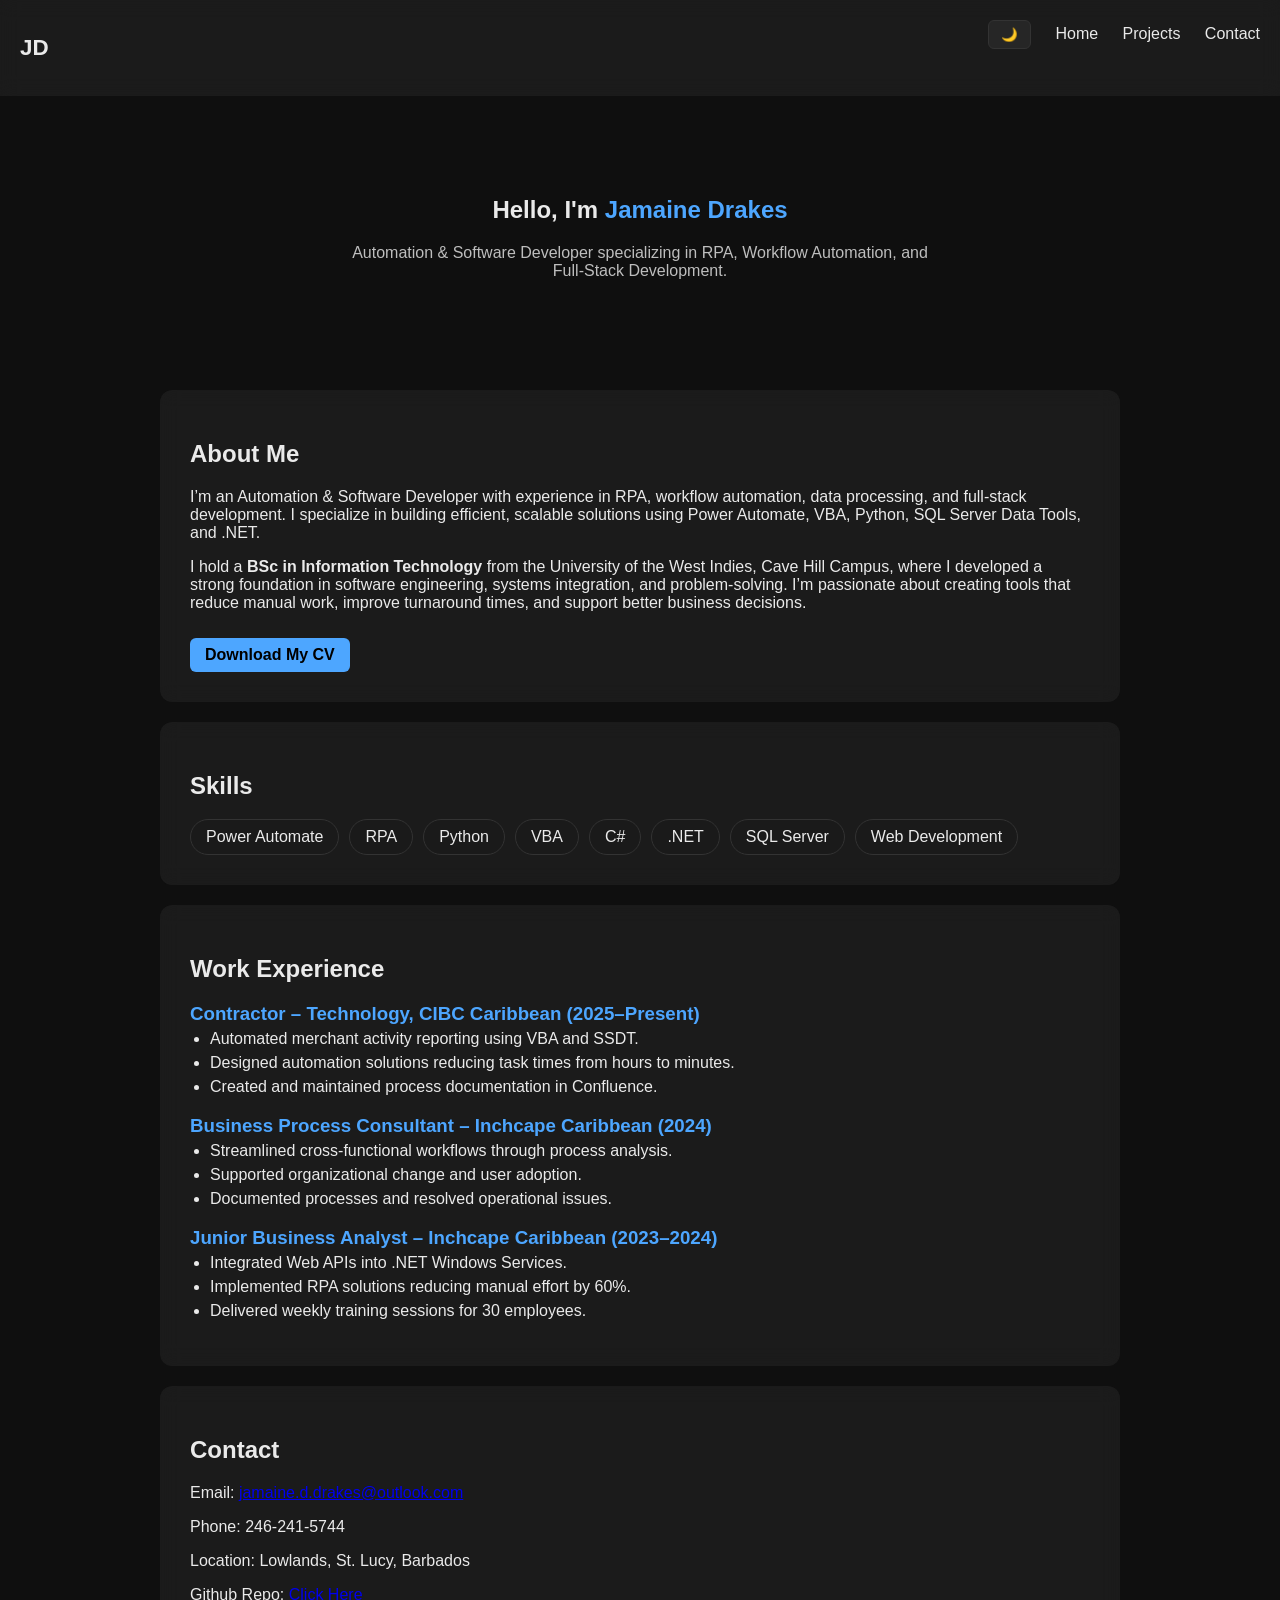
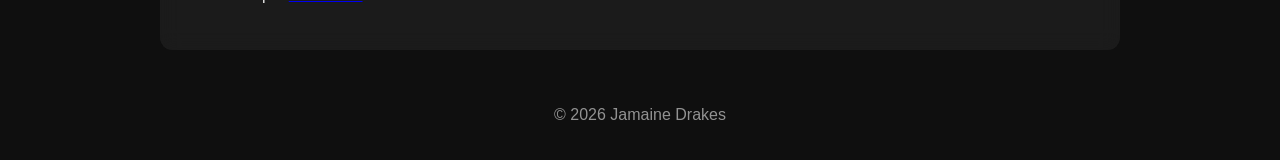
==== index.html @ e8bb5f9e "Initial commit" ====
<!doctype html>
<html lang="en">
  <head>
    <meta charset="UTF-8" />
    <meta name="viewport" content="width=device-width, initial-scale=1.0" />
    <title>Jamaine Drakes | Portfolio</title>
    <link rel="stylesheet" href="./style.css" />
  </head>
  <body>
    <header class="navbar">
      <h1 class="logo">JD</h1>
      <nav>
        <button id="theme-toggle">🌙</button>
        <a href="index.html">Home</a>
        <a href="projects.html">Projects</a>
        <a href="#contact">Contact</a>
      </nav>
    </header>

    <section class="hero">
      <h2>Hello, I'm <span class="accent">Jamaine Drakes</span></h2>
      <p class="subtitle">
        Automation & Software Developer specializing in RPA, Workflow
        Automation, and Full‑Stack Development.
      </p>
    </section>

    <section class="card">
      <h2>About Me</h2>
      <p>
        I’m an Automation & Software Developer with experience in RPA, workflow
        automation, data processing, and full‑stack development. I specialize in
        building efficient, scalable solutions using Power Automate, VBA,
        Python, SQL Server Data Tools, and .NET.
      </p>
      <p>
        I hold a <strong>BSc in Information Technology</strong> from the
        University of the West Indies, Cave Hill Campus, where I developed a
        strong foundation in software engineering, systems integration, and
        problem‑solving. I’m passionate about creating tools that reduce manual
        work, improve turnaround times, and support better business decisions.
      </p>
      <a href="./Jamaine Drakes - CV.pdf" download class="btn"
        >Download My CV</a
      >
    </section>

    <section class="card">
      <h2>Skills</h2>
      <div class="pill-container">
        <span class="pill">Power Automate</span>
        <span class="pill">RPA</span>
        <span class="pill">Python</span>
        <span class="pill">VBA</span>
        <span class="pill">C#</span>
        <span class="pill">.NET</span>
        <span class="pill">SQL Server</span>
        <span class="pill">Web Development</span>
      </div>
    </section>

    <section class="card">
      <h2>Work Experience</h2>

      <div class="job">
        <h3>Contractor – Technology, CIBC Caribbean (2025–Present)</h3>
        <ul>
          <li>Automated merchant activity reporting using VBA and SSDT.</li>
          <li>
            Designed automation solutions reducing task times from hours to
            minutes.
          </li>
          <li>Created and maintained process documentation in Confluence.</li>
        </ul>
      </div>

      <div class="job">
        <h3>Business Process Consultant – Inchcape Caribbean (2024)</h3>
        <ul>
          <li>
            Streamlined cross‑functional workflows through process analysis.
          </li>
          <li>Supported organizational change and user adoption.</li>
          <li>Documented processes and resolved operational issues.</li>
        </ul>
      </div>

      <div class="job">
        <h3>Junior Business Analyst – Inchcape Caribbean (2023–2024)</h3>
        <ul>
          <li>Integrated Web APIs into .NET Windows Services.</li>
          <li>Implemented RPA solutions reducing manual effort by 60%.</li>
          <li>Delivered weekly training sessions for 30 employees.</li>
        </ul>
      </div>
    </section>

    <section id="contact" class="card">
      <h2>Contact</h2>
      <p>
        Email:
        <a href="mailto:jamaine.d.drakes@outlook.com"
          >jamaine.d.drakes@outlook.com</a
        >
      </p>
      <p>Phone: 246‑241‑5744</p>
      <p>Location: Lowlands, St. Lucy, Barbados</p>
      <p>
        Github Repo:
        <a target="_blank" href="https://github.com/JamaineDrakes/coding-projects.git"
          >Click Here</a
        >
      </p>
    </section>

    <footer>
      <p>© 2026 Jamaine Drakes</p>
    </footer>
  </body>
  <script src="./script.js"></script>
</html>
---- style.css ----
:root {
    --bg: #0f0f0f;
    --text: #eaeaea;
    --card-bg: rgba(255,255,255,0.05);
    --pill-bg: #1a1a1a;
    --pill-border: #333;
    --accent: #4da6ff;
}

[data-theme="light"] {
    --bg: #f5f5f5;
    --text: #222;
    --card-bg: rgba(0,0,0,0.05);
    --pill-bg: #ffffff;
    --pill-border: #ccc;
    --accent: #0066cc;
}

/* Global */
body {
    margin: 0;
    font-family: 'Segoe UI', sans-serif;
    background: var(--bg);
    color: var(--text);
}

/* Navbar */
.navbar {
    display: flex;
    justify-content: space-between;
    padding: 20px;
    background: var(--card-bg);
    backdrop-filter: blur(10px);
    position: sticky;
    top: 0;
}

.navbar a {
    color: var(--text);
    margin-left: 20px;
    text-decoration: none;
    font-weight: 500;
}

.logo {
    font-size: 1.4rem;
    font-weight: bold;
}

/* Theme Toggle */
#theme-toggle {
    background: var(--card-bg);
    color: var(--text);
    border: 1px solid var(--pill-border);
    padding: 6px 12px;
    border-radius: 6px;
    cursor: pointer;
}

/* Hero */
.hero {
    text-align: center;
    padding: 80px 20px;
}

.hero.small {
    padding: 40px 20px;
}

.accent {
    color: var(--accent);
}

.subtitle {
    max-width: 600px;
    margin: 10px auto;
    opacity: 0.8;
}

/* Cards */
.card {
    background: var(--card-bg);
    backdrop-filter: blur(10px);
    padding: 30px;
    margin: 20px auto;
    width: 90%;
    max-width: 900px;
    border-radius: 12px;
}

/* Skills Pills */
.pill-container {
    display: flex;
    flex-wrap: wrap;
    gap: 10px;
}

.pill {
    background: var(--pill-bg);
    padding: 8px 15px;
    border-radius: 20px;
    border: 1px solid var(--pill-border);
    color: var(--text);
}

/* Projects */
.project-grid {
    display: grid;
    grid-template-columns: repeat(auto-fit, minmax(260px, 1fr));
    gap: 20px;
    padding: 20px;
}

.project-card {
    background: var(--card-bg);
    padding: 20px;
    border-radius: 12px;
    backdrop-filter: blur(10px);
    text-align: center;
    transition: transform 0.2s ease;
}

.project-card:hover {
    transform: translateY(-5px);
}

/* Buttons */
.btn {
    display: inline-block;
    margin-top: 10px;
    padding: 8px 15px;
    background: var(--accent);
    color: #000;
    border-radius: 6px;
    text-decoration: none;
    font-weight: bold;
}

/* Footer */
footer {
    text-align: center;
    padding: 20px;
    opacity: 0.6;
}

.job h3 {
    margin-bottom: 5px;
    color: var(--accent);
}

.job ul {
    margin-top: 5px;
    padding-left: 20px;
}

.job ul li {
    margin-bottom: 6px;
    color: var(--text);
}
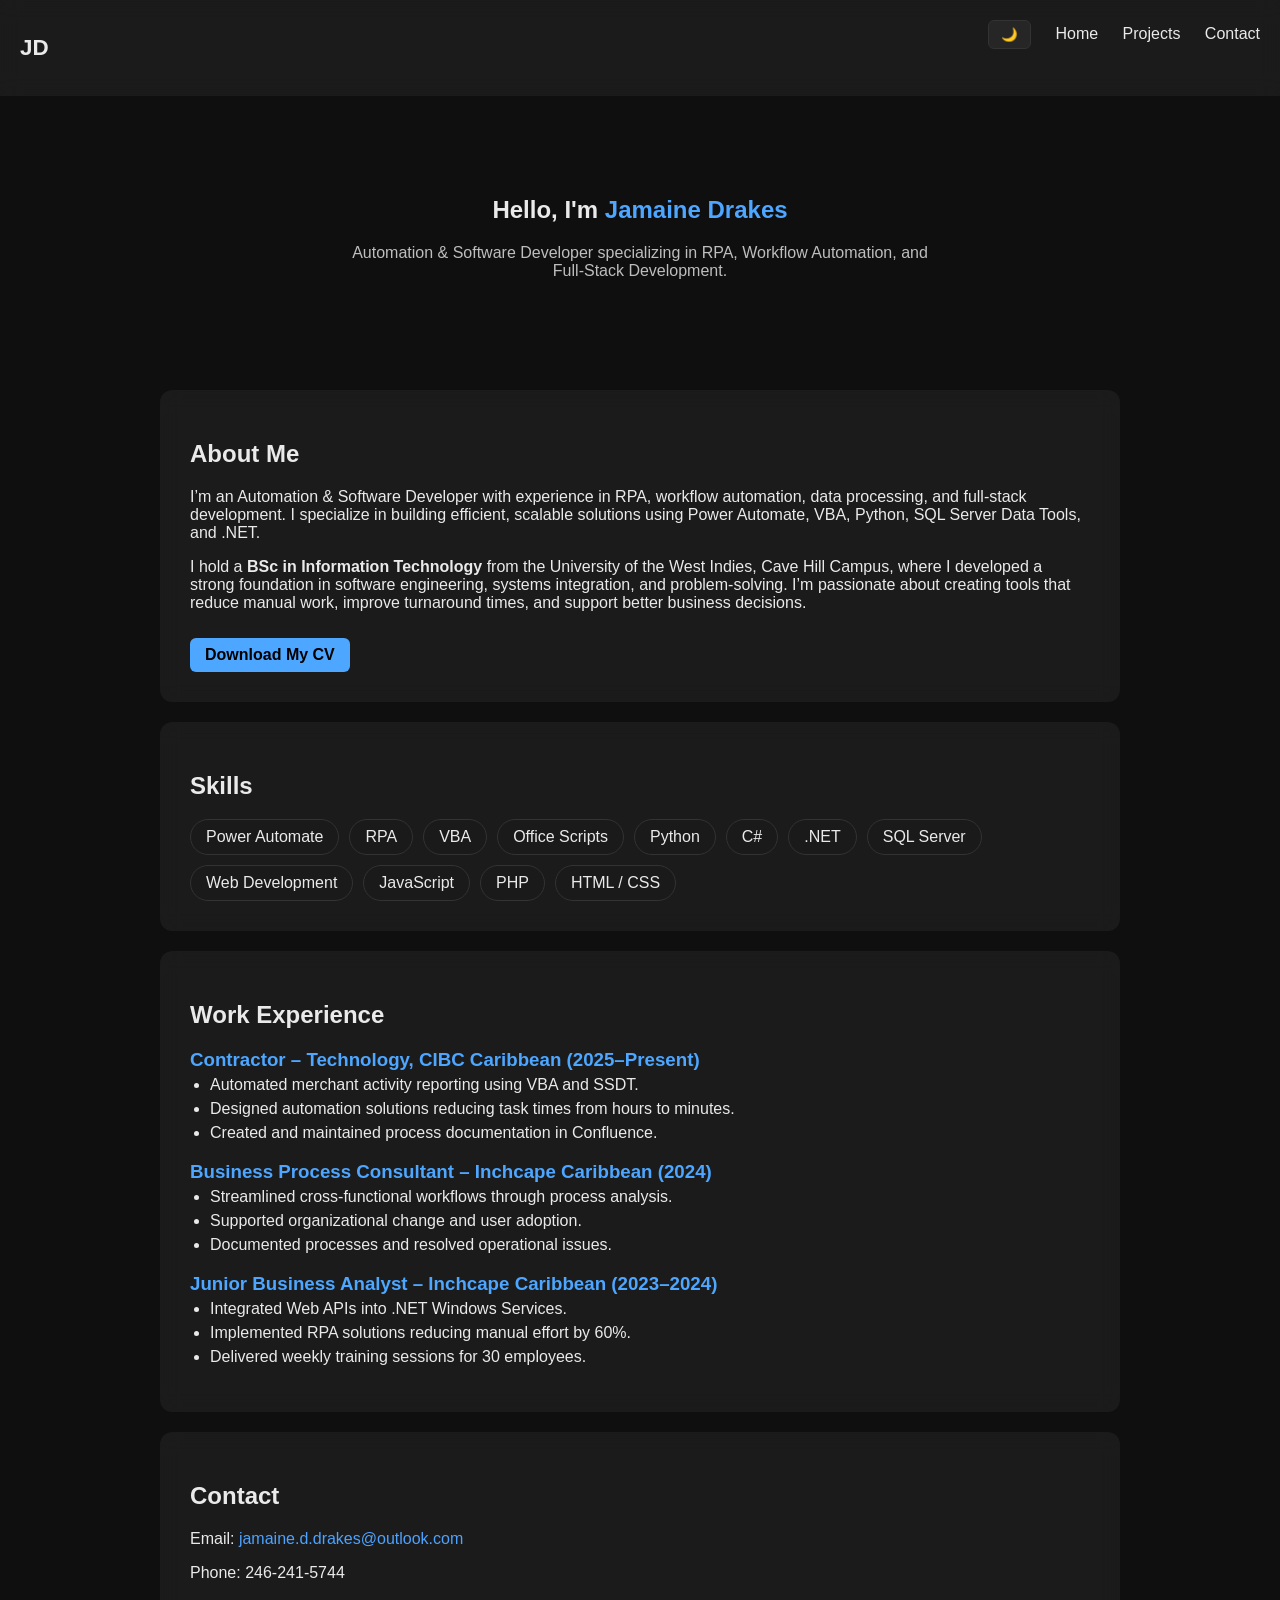
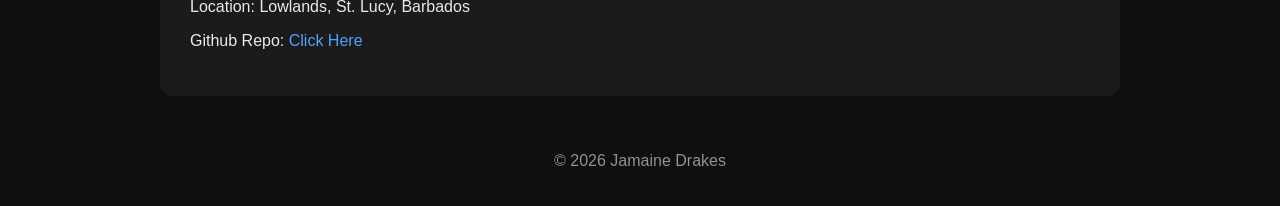
==== commit 0eee04e3: "added more skills to home page, and edited descriptions of some projects" ====
--- a/index.html
+++ b/index.html
@@ -8,14 +8,16 @@
   </head>
   <body>
     <header class="navbar">
-      <h1 class="logo">JD</h1>
-      <nav>
-        <button id="theme-toggle">🌙</button>
-        <a href="index.html">Home</a>
-        <a href="projects.html">Projects</a>
-        <a href="#contact">Contact</a>
-      </nav>
-    </header>
+  <h1 class="logo">JD</h1>
+    <nav>
+      <button id="theme-toggle">🌙</button>
+      <!--<div id="theme-hint">Click to change theme</div> -->
+      <a href="index.html">Home</a>
+      <a href="projects.html">Projects</a>
+      <a href="#contact">Contact</a>
+    </nav>
+  </header>
+
 
     <section class="hero">
       <h2>Hello, I'm <span class="accent">Jamaine Drakes</span></h2>
@@ -46,18 +48,23 @@
     </section>
 
     <section class="card">
-      <h2>Skills</h2>
-      <div class="pill-container">
-        <span class="pill">Power Automate</span>
-        <span class="pill">RPA</span>
-        <span class="pill">Python</span>
-        <span class="pill">VBA</span>
-        <span class="pill">C#</span>
-        <span class="pill">.NET</span>
-        <span class="pill">SQL Server</span>
-        <span class="pill">Web Development</span>
-      </div>
-    </section>
+  <h2>Skills</h2>
+  <div class="pill-container">
+    <span class="pill">Power Automate</span>
+    <span class="pill">RPA</span>
+    <span class="pill">VBA</span>
+    <span class="pill">Office Scripts</span>
+    <span class="pill">Python</span>
+    <span class="pill">C#</span>
+    <span class="pill">.NET</span>
+    <span class="pill">SQL Server</span>
+    <span class="pill">Web Development</span>
+    <span class="pill">JavaScript</span>
+    <span class="pill">PHP</span>
+    <span class="pill">HTML / CSS</span>
+  </div>
+</section>
+
 
     <section class="card">
       <h2>Work Experience</h2>
@@ -99,7 +106,7 @@
       <h2>Contact</h2>
       <p>
         Email:
-        <a href="mailto:jamaine.d.drakes@outlook.com"
+        <a class="link" href="mailto:jamaine.d.drakes@outlook.com"
           >jamaine.d.drakes@outlook.com</a
         >
       </p>
@@ -107,7 +114,7 @@
       <p>Location: Lowlands, St. Lucy, Barbados</p>
       <p>
         Github Repo:
-        <a target="_blank" href="https://github.com/JamaineDrakes/coding-projects.git"
+        <a class="link" target="_blank" href="https://github.com/JamaineDrakes/coding-projects.git"
           >Click Here</a
         >
       </p>
--- a/style.css
+++ b/style.css
@@ -157,3 +157,74 @@
     margin-bottom: 6px;
     color: var(--text);
 }
+
+.tabs {
+    display: flex;
+    justify-content: center;
+    gap: 10px;
+    margin: 20px;
+}
+
+.tab-button {
+    padding: 10px 20px;
+    border-radius: 6px;
+    border: 1px solid var(--pill-border);
+    background: var(--card-bg);
+    color: var(--text);
+    cursor: pointer;
+}
+
+.tab-button.active {
+    background: var(--accent);
+    color: #000;
+}
+
+.tab-content {
+    display: none;
+}
+
+.tab-content.active {
+    display: block;
+}
+
+.project-headers{
+    margin-left: 25px;
+}
+
+a {
+    color: #4da3ff; /* brighter blue */
+    text-decoration: none;
+    font-weight: 500;
+}
+
+a:hover {
+    color: #82c4ff;
+    text-decoration: underline;
+}
+
+/* Dark mode override */
+.dark-mode a {
+    color: #7ab8ff;
+}
+
+.dark-mode a:hover {
+    color: #a8d4ff;
+}
+
+#theme-hint {
+    position: absolute;
+    top: 60px; /* adjust based on your navbar */
+    right: 20px;
+    background: var(--card-bg);
+    color: var(--text);
+    padding: 8px 12px;
+    border-radius: 6px;
+    font-size: 0.9rem;
+    opacity: 0;
+    pointer-events: none;
+    transition: opacity 0.4s ease;
+}
+
+#theme-hint.show {
+    opacity: 1;
+}
